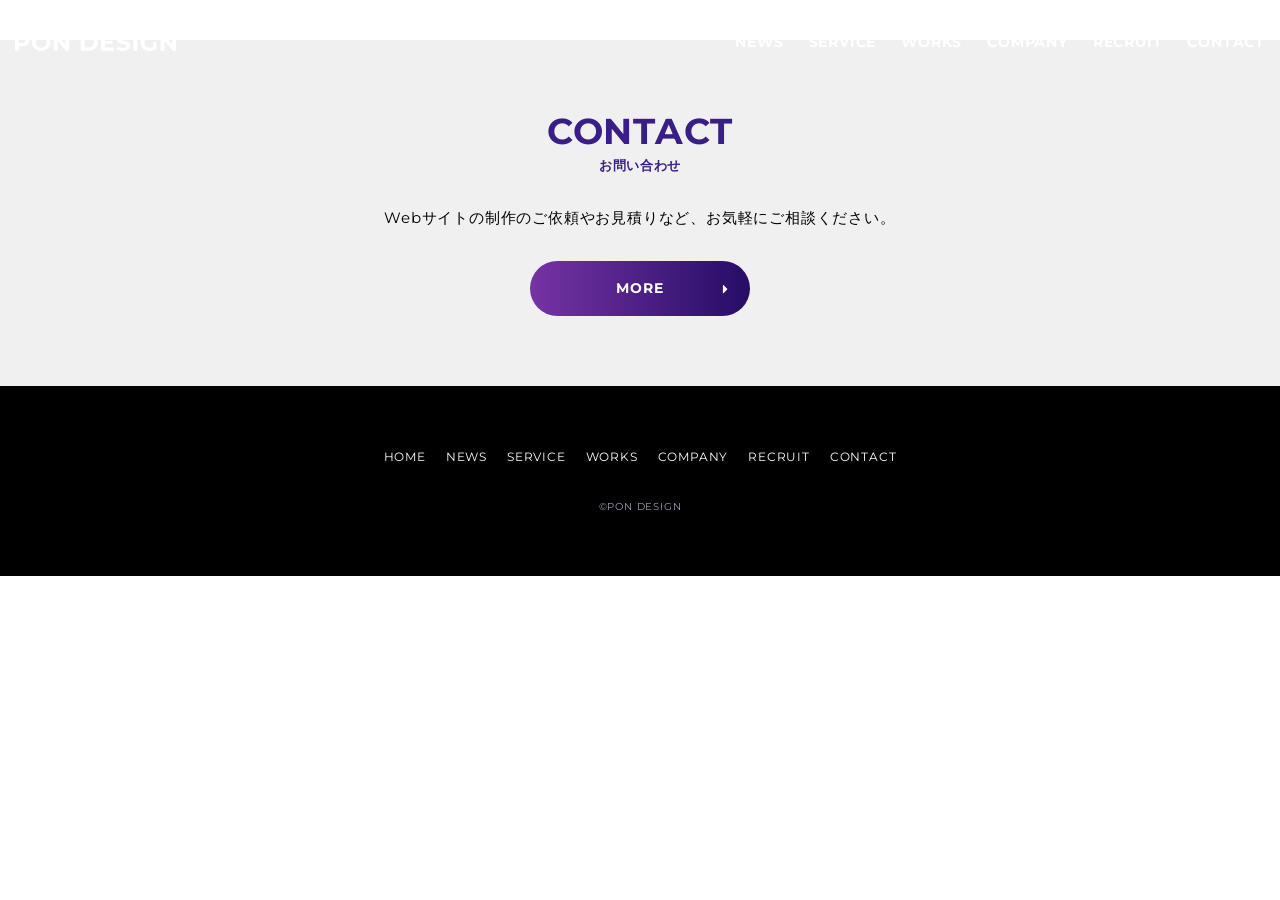
==== company.html @ d0cff269 "serviceとnews完成" ====
<!DOCTYPE html>
<html lang="ja">

<head>
    <meta charset="UTF-8">
    <meta name="viewport" content="width=device-width, initial-scale=1.0">
    <title>Document</title>
    <link rel="preconnect" href="https://fonts.googleapis.com">
    <link rel="preconnect" href="https://fonts.gstatic.com" crossorigin>
    <link href="https://fonts.googleapis.com/css2?family=Montserrat:ital,wght@0,100..900;1,100..900&display=swap"
        rel="stylesheet">
    <link rel="stylesheet" href="css/style.css">
    <link rel="stylesheet" href="https://cdn.jsdelivr.net/npm/swiper@11/swiper-bundle.min.css">
</head>

<body>
    <header class="p-header l-header">
        <div class="p-header__inner l-inner">
            <div class="p-header__content">
                <div class="p-header-logo">
                    <a class="p-header-logo__link" href="index.html">
                        <img class="p-header-logo__img c-img" src="img/icon/logo.svg" alt="pon design">
                    </a>
                </div>
                <div class="p-header__nav-wrap">
                    <nav class="p-header-nav" aria-label="グローバルナビゲーション">
                        <ul class="p-header-nav__list">
                            <li class="p-header-nav__item"><a href="news-list.html" class="p-header-nav__link">news</a>
                            </li>
                            <li class="p-header-nav__item"><a href="service-list.html"
                                    class="p-header-nav__link">service</a></li>
                            <li class="p-header-nav__item"><a href="works-list.html"
                                    class="p-header-nav__link">works</a></li>
                            <li class="p-header-nav__item"><a href="company.html" class="p-header-nav__link">company</a>
                            </li>
                            <li class="p-header-nav__item"><a href="recruit.html" class="p-header-nav__link">recruit</a>
                            </li>
                            <li class="p-header-nav__item"><a href="contact.html" class="p-header-nav__link">contact</a>
                            </li>
                        </ul>
                    </nav>
                </div>
                <button type="button" class="c-btn-menu js-btn-menu" aria-label="メニューを開く" aria-expanded="false"
                    aria-controls="global-nav">
                    <span class="c-btn-menu__line"></span>
                </button>
            </div>
        </div>
    </header>
    <main class="l-content">
        <section class="p-contact l-section--lg">
            <div class="p-contact__inner l-inner">
                <div class="p-contact__heading">
                    <h2 class="c-title-primary">
                        contact
                        <span class="c-title-primary__sub">お問い合わせ</span>
                    </h2>
                </div>
                <p class="p-contact__desc">Webサイトの制作のご依頼やお見積りなど、お気軽にご相談ください。</p>
                <div class="u-flex-center u-mt-30">
                    <a href="contact.html" class="c-btn">more</a>
                </div>
            </div>
        </section>
    </main>
    <footer class="p-footer l-footer">
        <div class="p-footer__inner l-inner">
            <nav class="p-footer-nav" aria-label="フッターナビゲーション">
                <ul class="p-footer-nav__list">
                    <li class="p-footer-nav__item"><a href="index.html" class="p-footer-nav__link">home</a></li>
                    <li class="p-footer-nav__item"><a href="news-list.html" class="p-footer-nav__link">news</a></li>
                    <li class="p-footer-nav__item"><a href="service-list.html" class="p-footer-nav__link">service</a>
                    </li>
                    <li class="p-footer-nav__item"><a href="works-list.html" class="p-footer-nav__link">works</a>
                    </li>
                    <li class="p-footer-nav__item"><a href="company.html" class="p-footer-nav__link">company</a>
                    </li>
                    <li class="p-footer-nav__item"><a href="recruit.html" class="p-footer-nav__link">recruit</a>
                    </li>
                    <li class="p-footer-nav__item"><a href="contact.html" class="p-footer-nav__link">contact</a>
                    </li>
                </ul>
            </nav>
            <small class="p-footer__copyright">&copy;pon design</small>
        </div>
    </footer>
    <button type="button" class="c-btn-top js-btn-top"></button>
    <script src="https://code.jquery.com/jquery-3.7.1.min.js"
        integrity="sha256-/JqT3SQfawRcv/BIHPThkBvs0OEvtFFmqPF/lYI/Cxo=" crossorigin="anonymous"></script>
    <script src="https://cdn.jsdelivr.net/npm/swiper@11/swiper-bundle.min.js"></script>
    <script src="js/script.js"></script>
</body>

</html>
---- css/style.css ----
@charset "UTF-8";
.p-fv__scroll::after {
  animation: scroll-line 2.5s cubic-bezier(0.25, 1, 0.5, 1) infinite;
}

@keyframes scroll-line {
  0% {
    clip-path: inset(0 0 100% 0); /* 0%：上端に縮んでいる状態 */
  }
  40% {
    clip-path: inset(0 0 0 0); /* 40%：下まで完全に伸びきった状態 */
  }
  80% {
    clip-path: inset(100% 0 0 0); /* 80%：上の端から追いかけるように消える */
  }
  100% {
    clip-path: inset(100% 0 0 0); /* 100%：次のループまでの静止時間 */
  }
}
body {
  font-family: "Montserrat", "Hiragino Kaku Gothic ProN", "ヒラギノ角ゴ ProN W3", "Helvetica Neue", Arial, sans-serif;
  font-weight: 400;
  letter-spacing: 0.05em;
  overflow-x: hidden;
  box-sizing: border-box;
}

/*! destyle.css v4.0.1 | MIT License | https://github.com/nicolas-cusan/destyle.css */
/* Reset box-model and set borders */
/* ============================================ */
*,
::before,
::after {
  box-sizing: border-box;
  border-style: solid;
  border-width: 0;
  min-width: 0;
}

/* Document */
/* ============================================ */
/**
 * 1. Correct the line height in all browsers.
 * 2. Prevent adjustments of font size after orientation changes in iOS.
 * 3. Remove gray overlay on links for iOS.
 */
html {
  line-height: 1.15; /* 1 */
  -webkit-text-size-adjust: 100%; /* 2 */
  -webkit-tap-highlight-color: transparent; /* 3*/
}

/* Sections */
/* ============================================ */
/**
 * Remove the margin in all browsers.
 */
body {
  margin: 0;
}

/**
 * Render the `main` element consistently in IE.
 */
main {
  display: block;
}

/* Vertical rhythm */
/* ============================================ */
p,
table,
blockquote,
address,
pre,
iframe,
form,
figure,
dl {
  margin: 0;
}

/* Headings */
/* ============================================ */
h1,
h2,
h3,
h4,
h5,
h6 {
  font-size: inherit;
  font-weight: inherit;
  margin: 0;
}

/* Lists (enumeration) */
/* ============================================ */
ul,
ol {
  margin: 0;
  padding: 0;
  list-style: none;
}

/* Lists (definition) */
/* ============================================ */
dt {
  font-weight: bold;
}

dd {
  margin-left: 0;
}

/* Grouping content */
/* ============================================ */
/**
 * 1. Add the correct box sizing in Firefox.
 * 2. Show the overflow in Edge and IE.
 */
hr {
  box-sizing: content-box; /* 1 */
  height: 0; /* 1 */
  overflow: visible; /* 2 */
  border-top-width: 1px;
  margin: 0;
  clear: both;
  color: inherit;
}

/**
 * 1. Correct the inheritance and scaling of font size in all browsers.
 * 2. Correct the odd `em` font sizing in all browsers.
 */
pre {
  font-family: monospace, monospace; /* 1 */
  font-size: inherit; /* 2 */
}

address {
  font-style: inherit;
}

/* Text-level semantics */
/* ============================================ */
/**
 * Remove the gray background on active links in IE 10.
 */
a {
  background-color: transparent;
  text-decoration: none;
  color: inherit;
}

/**
 * 1. Remove the bottom border in Chrome 57-
 * 2. Add the correct text decoration in Chrome, Edge, IE, Opera, and Safari.
 */
abbr[title] {
  text-decoration: underline dotted; /* 2 */
}

/**
 * Add the correct font weight in Chrome, Edge, and Safari.
 */
b,
strong {
  font-weight: bolder;
}

/**
 * 1. Correct the inheritance and scaling of font size in all browsers.
 * 2. Correct the odd `em` font sizing in all browsers.
 */
code,
kbd,
samp {
  font-family: monospace, monospace; /* 1 */
  font-size: inherit; /* 2 */
}

/**
 * Add the correct font size in all browsers.
 */
small {
  font-size: 80%;
}

/**
 * Prevent `sub` and `sup` elements from affecting the line height in
 * all browsers.
 */
sub,
sup {
  font-size: 75%;
  line-height: 0;
  position: relative;
  vertical-align: baseline;
}

sub {
  bottom: -0.25em;
}

sup {
  top: -0.5em;
}

/* Replaced content */
/* ============================================ */
/**
 * Prevent vertical alignment issues.
 */
svg,
img,
embed,
object,
iframe {
  vertical-align: bottom;
}

/* Forms */
/* ============================================ */
/**
 * Reset form fields to make them styleable.
 * 1. Make form elements stylable across systems iOS especially.
 * 2. Inherit text-transform from parent.
 */
button,
input,
optgroup,
select,
textarea {
  -webkit-appearance: none; /* 1 */
  appearance: none;
  vertical-align: middle;
  color: inherit;
  font: inherit;
  background: transparent;
  padding: 0;
  margin: 0;
  border-radius: 0;
  text-align: inherit;
  text-transform: inherit; /* 2 */
}

/**
 * Correct cursors for clickable elements.
 */
button,
[type=button],
[type=reset],
[type=submit] {
  cursor: pointer;
}

button:disabled,
[type=button]:disabled,
[type=reset]:disabled,
[type=submit]:disabled {
  cursor: default;
}

/**
 * Improve outlines for Firefox and unify style with input elements & buttons.
 */
:-moz-focusring {
  outline: auto;
}

select:disabled {
  opacity: inherit;
}

/**
 * Remove padding
 */
option {
  padding: 0;
}

/**
 * Reset to invisible
 */
fieldset {
  margin: 0;
  padding: 0;
  min-width: 0;
}

legend {
  padding: 0;
}

/**
 * Add the correct vertical alignment in Chrome, Firefox, and Opera.
 */
progress {
  vertical-align: baseline;
}

/**
 * Remove the default vertical scrollbar in IE 10+.
 */
textarea {
  overflow: auto;
}

/**
 * Correct the cursor style of increment and decrement buttons in Chrome.
 */
[type=number]::-webkit-inner-spin-button,
[type=number]::-webkit-outer-spin-button {
  height: auto;
}

/**
 * Correct the outline style in Safari.
 */
[type=search] {
  outline-offset: -2px; /* 1 */
}

/**
 * Remove the inner padding in Chrome and Safari on macOS.
 */
[type=search]::-webkit-search-decoration {
  -webkit-appearance: none;
}

/**
 * 1. Correct the inability to style clickable types in iOS and Safari.
 * 2. Fix font inheritance.
 */
::-webkit-file-upload-button {
  -webkit-appearance: button; /* 1 */
  font: inherit; /* 2 */
}

/**
 * Fix appearance for Firefox
 */
[type=number] {
  -moz-appearance: textfield;
}

/**
 * Clickable labels
 */
label[for] {
  cursor: pointer;
}

/* Interactive */
/* ============================================ */
/*
 * Add the correct display in Edge, IE 10+, and Firefox.
 */
details {
  display: block;
}

/*
 * Add the correct display in all browsers.
 */
summary {
  display: list-item;
}

/*
 * Remove outline for editable content.
 */
[contenteditable]:focus {
  outline: auto;
}

/* Tables */
/* ============================================ */
/**
1. Correct table border color inheritance in all Chrome and Safari.
*/
table {
  border-color: inherit; /* 1 */
  border-collapse: collapse;
}

caption {
  text-align: left;
}

td,
th {
  vertical-align: top;
  padding: 0;
}

th {
  text-align: left;
  font-weight: bold;
}

.l-header {
  position: fixed;
  top: 0;
  right: 0;
  left: 0;
  z-index: 10;
  padding: 0.75rem 0;
  background-color: transparent;
  transition: background-color 0.3s ease;
}
@media screen and (min-width: 1024px) {
  .l-header {
    padding: 1.875rem 0;
  }
}
.l-header.is-scrolled {
  background-color: #21054D;
}

.l-footer {
  padding: 3.75rem 0;
  background-color: #000;
}

.l-inner {
  width: min(100% - 1.875rem, 69.375rem);
  margin: 0 auto;
}
.l-inner--wide {
  width: min(100% - 1.875rem, 81.25rem);
  margin: 0 auto;
}
.l-inner--narrow {
  width: min(100% - 1.875rem, 46.875rem);
  margin: 0 auto;
}

.l-section {
  padding: 2.5rem 0;
}
@media screen and (min-width: 1024px) {
  .l-section {
    padding: 4.375rem 0;
  }
}
.l-section--lg {
  padding: 3.75rem 0;
}
@media screen and (min-width: 1024px) {
  .l-section--lg {
    padding: 4.375rem 0;
  }
}

.c-btn-menu {
  display: flex;
  position: relative;
  align-items: center;
  z-index: 999;
  cursor: pointer;
  background-color: transparent;
  width: 40px;
  height: 40px;
}
@media screen and (min-width: 1024px) {
  .c-btn-menu {
    display: none;
  }
}
.c-btn-menu__line {
  display: block;
  position: relative;
  background-clip: content-box;
  background-color: #fff;
  padding: 0 0.3125rem;
  width: 100%;
  height: 2px;
}
.c-btn-menu__line::before, .c-btn-menu__line::after {
  position: absolute;
  right: 5px;
  left: 5px;
  background-color: #fff;
  height: 2px;
  content: "";
}
.c-btn-menu__line::before {
  top: -8px;
}
.c-btn-menu__line::after {
  bottom: -8px;
}

.c-btn-menu.is-active .c-btn-menu__line {
  background-color: transparent;
}
.c-btn-menu.is-active .c-btn-menu__line::before {
  top: 0;
  transform: rotate(45deg);
}
.c-btn-menu.is-active .c-btn-menu__line::after {
  bottom: 0;
  transform: rotate(-45deg);
}

.c-btn {
  display: block;
  position: relative;
  border-radius: 50px;
  padding: 1.125rem 0;
  width: 220px;
  font-weight: 700;
  font-size: 0.875rem;
  line-height: 1.4;
  text-align: center;
  text-transform: uppercase;
  color: #fff;
  background-image: linear-gradient(to right, #7633A4, #250D65);
}
.c-btn::after {
  position: absolute;
  top: 50%;
  right: 21px;
  transform: translateY(-50%);
  background-image: url(../../../img/icon/right-arrow.svg);
  background-repeat: no-repeat;
  width: 8.41px;
  height: 20px;
  content: "";
}

.c-title-primary {
  display: flex;
  flex-direction: column;
  gap: 0.1875rem;
  margin-bottom: 1.875rem;
  color: #391E88;
  font-weight: 700;
  font-size: 1.875rem;
  line-height: 1.2;
  text-align: center;
  text-transform: uppercase;
}
@media screen and (min-width: 1024px) {
  .c-title-primary {
    font-size: 2.25rem;
    line-height: 1.2;
    letter-spacing: 0.02em;
    gap: 0.3125rem;
  }
}
.c-title-primary__sub {
  font-weight: 700;
  font-size: 0.8125rem;
  line-height: 1.2;
}

.c-img {
  width: 100%;
  height: 100%;
  object-fit: cover;
  display: block;
}

.c-btn-top {
  position: fixed;
  bottom: 0.625rem;
  right: 1.25rem;
  z-index: 1;
  width: 3.125rem;
  height: 3.125rem;
  background-color: #ffffff;
  border-radius: 50%;
  border: none;
  cursor: pointer;
  box-shadow: 0 2px 8px rgba(0, 0, 0, 0.15);
  background-image: url(../../../img/icon/solid_arrow-up_15px.svg);
  background-repeat: no-repeat;
  background-position: center;
  opacity: 0;
  visibility: hidden;
  transform: translateY(0.625rem);
  transition: opacity 0.3s, visibility 0.3s, transform 0.3s;
}
.c-btn-top.is-show {
  opacity: 1;
  visibility: visible;
  transform: translateY(0);
}
.c-btn-top:hover {
  transform: translateY(-0.1875rem);
  box-shadow: 0 4px 12px rgba(0, 0, 0, 0.2);
}

.p-fv-home {
  position: relative;
  background-image: url(../../../img/photo/hero-home-sp.jpg);
  background-size: cover;
  background-repeat: no-repeat;
  padding-left: 1.875rem;
  min-height: 100dvh;
  color: #fff;
  display: flex;
  justify-content: center;
  align-items: center;
}
@media screen and (min-width: 1024px) {
  .p-fv-home {
    background-image: url(../../../img/photo/hero-home-cp.jpg);
    padding: 0rem;
  }
}
.p-fv-home__inner {
  display: flex;
  justify-content: center;
  align-items: center;
  flex-direction: column;
}
.p-fv-home__title {
  font-weight: bold;
  font-size: 2.5rem;
  line-height: 1.1;
  text-transform: uppercase;
}
@media screen and (min-width: 1024px) {
  .p-fv-home__title {
    font-size: 4.5rem;
    line-height: 1;
  }
}
.p-fv-home__desc {
  margin-top: 1.25rem;
  margin-bottom: 1.875rem;
  font-size: 1rem;
  line-height: 1.8;
  letter-spacing: 0.1em;
}
@media screen and (min-width: 1024px) {
  .p-fv-home__desc {
    margin-bottom: 3.125rem;
    font-size: 1.5rem;
    line-height: 1.8;
  }
}
.p-fv-home .c-btn {
  border: 1px solid white;
  background-image: none;
}
.p-fv-home__scroll {
  position: absolute;
  right: 15px;
  bottom: 60px;
  font-weight: bold;
  font-size: 0.75rem;
  line-height: 1;
  letter-spacing: 0.2em;
  writing-mode: vertical-lr;
  text-transform: uppercase;
}
.p-fv-home__scroll::after {
  position: absolute;
  top: calc(100% + 15px);
  right: 5px;
  background-color: #fff;
  width: 1px;
  height: 50px;
  content: "";
}

.p-fv {
  background-image: url(../../../img/photo/hero-sp.jpg);
  background-size: cover;
  display: flex;
  justify-content: center;
  height: 11.25rem;
}
@media screen and (min-width: 1024px) {
  .p-fv {
    background-image: url(../../../img/photo/hero-sp.jpg);
    height: 15rem;
  }
}
.p-fv__title {
  color: #fff;
  font-weight: bold;
  display: flex;
  align-items: center;
  flex-direction: column;
  gap: 0.1875rem;
  padding-top: 5.15625rem;
}
@media screen and (min-width: 1024px) {
  .p-fv__title {
    gap: 0.3125rem;
  }
}
.p-fv__main-title {
  font-size: 1.875rem;
  line-height: 1.2;
  text-transform: uppercase;
}
@media screen and (min-width: 1024px) {
  .p-fv__main-title {
    font-size: 2.25rem;
    line-height: 1.2;
  }
}
.p-fv__sub-title {
  font-size: 0.8125rem;
  line-height: 1.2;
}

.p-news__inner {
  width: min(100% - 1.875rem, 53.0625rem);
}
@media screen and (min-width: 1024px) {
  .p-news__inner {
    display: flex;
    justify-content: center;
    gap: 3.125rem;
  }
}
.p-news__list {
  display: flex;
  flex-direction: column;
  gap: 1.875rem;
}
@media screen and (min-width: 1024px) {
  .p-news__list {
    gap: 0.9375rem;
  }
}
@media screen and (min-width: 1024px) {
  .p-news__link {
    display: flex;
    gap: 1.25rem;
    align-items: flex-start;
  }
}
.p-news__meta {
  display: flex;
  align-items: center;
  gap: 1.3125rem;
  margin-bottom: 0.3125rem;
}
@media screen and (min-width: 1024px) {
  .p-news__meta {
    margin-bottom: 0;
    gap: 1.25rem;
    flex-shrink: 0;
  }
}
.p-news__time {
  font-weight: 400;
  font-size: 0.875rem;
  line-height: 1.8;
}
.p-news__category {
  display: flex;
  justify-content: center;
  align-items: center;
  border-radius: 20px;
  background-color: #e8e8e8;
  width: 5rem;
  height: 1.5rem;
  color: #333333;
  font-weight: 700;
  font-size: 0.6875rem;
  line-height: 1.8;
}
@media screen and (min-width: 1024px) {
  .p-news__category {
    height: 1.625rem;
    font-size: 0.75rem;
    line-height: 1.8;
  }
}
.p-news__title {
  font-size: 0.875rem;
  line-height: 1.8;
}

.p-news-list .p-news__list {
  padding-bottom: 2.5rem;
}

.p-service__list {
  display: grid;
  grid-template-columns: repeat(1, 1fr);
  gap: 2.5rem;
}
@media screen and (min-width: 768px) {
  .p-service__list {
    gap: 1.875rem;
    grid-template-columns: repeat(2, 1fr);
  }
}
@media screen and (min-width: 1024px) {
  .p-service__list {
    grid-template-columns: repeat(3, 1fr);
  }
}
.p-service__thumb {
  aspect-ratio: 350/220;
  width: 100%;
  overflow: hidden;
}
.p-service__title {
  margin-top: 0.9375rem;
  margin-bottom: 0.625rem;
  font-weight: 700;
  font-size: 1.125rem;
  line-height: 1.2;
  text-align: center;
}
@media screen and (min-width: 1024px) {
  .p-service__title {
    font-size: 1.125rem;
    line-height: 1.2;
    margin-bottom: 0.9375rem;
  }
}
.p-service__desc {
  font-size: 0.875rem;
  line-height: 1.7857142857;
}
@media screen and (min-width: 1024px) {
  .p-service__desc {
    font-size: 0.9375rem;
    line-height: 1.8;
  }
}

.p-works {
  padding-top: 1.875rem;
  padding-bottom: 0;
}
@media screen and (min-width: 768px) {
  .p-works {
    padding-top: 3.75rem;
    padding-bottom: 2.5rem;
  }
}
.p-works__inner {
  width: min(100% - 2.5rem, 81.25rem);
}
@media screen and (min-width: 768px) {
  .p-works__inner {
    display: flex;
    justify-content: space-between;
  }
}
.p-works__content {
  position: relative;
  z-index: 1;
  background-color: #F0F0F0;
  padding-top: 7.4125rem;
  padding-bottom: 3.778125rem;
  flex-shrink: 0;
}
@media screen and (min-width: 768px) {
  .p-works__content {
    width: 60%;
    padding: 8.75rem 0;
    padding-left: 13.75rem;
    padding-right: 0.9375rem;
  }
}
@media screen and (min-width: 1024px) {
  .p-works__content {
    padding-top: 10rem;
    padding-bottom: 10rem;
  }
}
@media screen and (min-width: 1280px) {
  .p-works__content {
    padding: 13.3125rem 0;
    padding-left: 19rem;
    padding-right: 2.875rem;
  }
}
.p-works__content::before {
  position: absolute;
  top: 0;
  bottom: 0;
  left: 50%;
  transform: translateX(-50%);
  z-index: -1;
  background-color: #F0F0F0;
  width: 100vw;
  content: "";
}
@media screen and (min-width: 768px) {
  .p-works__content::before {
    content: none;
  }
}
.p-works__desc {
  font-size: 0.875rem;
  line-height: 1.8;
}
@media screen and (min-width: 1024px) {
  .p-works__desc {
    font-size: 0.9375rem;
    line-height: 1.8;
  }
}
.p-works__slider-container {
  position: relative;
  z-index: 2;
  margin-bottom: -5rem;
}
@media screen and (min-width: 768px) {
  .p-works__slider-container {
    width: 57.7%;
    margin-right: -12.6875rem;
    margin-top: 3.75rem;
  }
}
.p-works .swiper {
  padding-bottom: 0.9375rem;
}
.p-works__slider {
  position: relative;
  aspect-ratio: 750/510;
  width: 100%;
  overflow: hidden;
}
.p-works__slider .swiper-wrapper {
  aspect-ratio: 750/510;
  width: 100%;
}
.p-works__arrow {
  color: #3b1d75 !important;
}
.p-works__arrow::after {
  -webkit-text-stroke: 2.5px #3b1d75;
  font-weight: 900;
  font-size: 1.25rem !important;
}
.p-works__pagination {
  display: flex;
  right: 0 !important;
  bottom: 0 !important;
  left: auto !important;
  gap: 0.75rem;
  width: auto !important;
}
.p-works__pagination .swiper-pagination-bullet-active {
  background: #3b1d75 !important;
}
.p-works__pagination .swiper-pagination-bullet {
  margin: 0 !important;
  width: 0.5rem;
  height: 0.5rem;
}

.p-company {
  position: relative;
  background-image: url(../../../img/photo/company-bg-sp.png);
}
@media screen and (min-width: 1024px) {
  .p-company {
    padding-top: 6.25rem;
    padding-bottom: 8.125rem;
    background-image: none;
  }
}
.p-company::before {
  background-image: none;
}
@media screen and (min-width: 1024px) {
  .p-company::before {
    position: absolute;
    top: 0;
    right: 0;
    bottom: 0;
    left: 0;
    z-index: 0;
    margin: 0 auto;
    background-image: url(../../../img/photo/company-bg-cp.jpg);
    background-position: center;
    background-size: contain;
    background-repeat: no-repeat;
    width: min(100% - 1.875rem, 81.25rem);
    content: "";
  }
}
.p-company__inner {
  position: relative;
  z-index: 1;
  text-align: center;
}
.p-company__goal {
  display: inline;
  background: linear-gradient(transparent 70%, #FFF500 50%);
  -webkit-box-decoration-break: clone;
  font-weight: 700;
  font-size: 2rem;
  line-height: 1.5;
}
@media screen and (min-width: 1024px) {
  .p-company__goal {
    font-size: 2.5rem;
    line-height: 1;
  }
}
.p-company__desc {
  margin-top: 2.5rem;
  font-weight: 400;
  font-size: 0.875rem;
  line-height: 1.8;
}
@media screen and (min-width: 1024px) {
  .p-company__desc {
    font-size: 0.9375rem;
    line-height: 1.8;
  }
}

.p-recruit {
  padding-top: 1.875rem;
  padding-bottom: 0;
}
@media screen and (min-width: 1024px) {
  .p-recruit {
    padding-top: 2.5rem;
    padding-bottom: 0;
  }
}
@media screen and (min-width: 768px) {
  .p-recruit__inner {
    display: flex;
    flex-direction: row-reverse;
  }
}
.p-recruit__thumb {
  aspect-ratio: 345/200;
  overflow: hidden;
}
@media screen and (min-width: 768px) {
  .p-recruit__thumb {
    width: 60%;
  }
}
.p-recruit__content {
  background-color: #F0F0F0;
  padding: 4.375rem 0;
}
@media screen and (min-width: 768px) {
  .p-recruit__content {
    flex: 1;
  }
}
.p-recruit__desc {
  font-size: 0.875rem;
  line-height: 1.8;
  font-weight: 400;
  text-align: center;
}
@media screen and (min-width: 768px) {
  .p-recruit__desc {
    font-size: 0.9375rem;
    line-height: 1.8;
  }
}

.p-contact {
  background-color: #f0f0f0;
  margin-top: 2.5rem;
}
.p-contact__desc {
  font-size: 0.875rem;
  line-height: 1.8;
  font-weight: 400;
  text-align: center;
}
@media screen and (min-width: 1024px) {
  .p-contact__desc {
    font-size: 0.9375rem;
    line-height: 1.8;
  }
}

.p-header__inner {
  width: min(100% - 1.875rem, 86.25rem);
}
.p-header__content {
  display: flex;
  justify-content: space-between;
  align-items: center;
}
.p-header__nav-wrap {
  position: fixed;
  top: 0;
  right: 0;
  bottom: 0;
  left: 0;
  transform: translateY(-100%);
  z-index: 2;
  transition: transform 0.3s ease;
  visibility: hidden;
  pointer-events: none;
}
@media screen and (min-width: 1024px) {
  .p-header__nav-wrap {
    position: static;
    transform: translateY(0);
    visibility: visible;
    pointer-events: auto;
  }
}
.p-header__nav-wrap.is-active {
  transform: translateY(0);
  visibility: visible;
  pointer-events: auto;
}

.p-header-logo {
  width: 7.5rem;
  height: 0.81rem;
}
@media screen and (min-width: 1024px) {
  .p-header-logo {
    width: 10.0575rem;
    height: 1.08625rem;
  }
}

.p-header-nav {
  display: flex;
  justify-content: center;
  align-items: center;
  background-image: linear-gradient(135deg, #7633a4, #250d65);
  background-size: cover;
  width: 100%;
  height: 100%;
}
@media screen and (min-width: 1024px) {
  .p-header-nav {
    background-image: none;
  }
}
.p-header-nav__list {
  flex-direction: column;
  gap: 1.5625rem;
  color: #fff;
  display: flex;
  justify-content: center;
  align-items: center;
}
@media screen and (min-width: 1024px) {
  .p-header-nav__list {
    flex-direction: row;
  }
}
.p-header-nav__link {
  font-weight: 700;
  font-size: 1rem;
  line-height: 1.8;
  text-transform: uppercase;
}
@media screen and (min-width: 1024px) {
  .p-header-nav__link {
    font-size: 0.875rem;
    line-height: 1.8;
  }
}
.p-header-nav__link:hover {
  border-bottom: 2px solid #fff;
}

.p-footer__inner {
  width: min(100% - 3.75rem, 57.625rem);
}
.p-footer__copyright {
  display: block;
  text-align: center;
  font-size: 0.625rem;
  line-height: 1.8;
  color: #A798B7;
  text-transform: uppercase;
}

.p-footer-nav__list {
  display: flex;
  flex-wrap: wrap;
  gap: 10px;
  font-size: 0.75rem;
  line-height: 1;
  margin-bottom: 1.875rem;
  color: #fff;
  text-transform: uppercase;
}
@media screen and (min-width: 576px) {
  .p-footer-nav__list {
    justify-content: center;
  }
}
.p-footer-nav__link {
  display: inline-block;
  padding: 5px;
}

.p-breadcrumbs {
  background-color: #f7f7f7;
  padding-top: 0.5rem;
  padding-bottom: 0.4375rem;
}
@media screen and (min-width: 1024px) {
  .p-breadcrumbs {
    padding-top: 0.6875rem;
    padding-bottom: 0.625rem;
  }
}
.p-breadcrumbs__list {
  display: flex;
  flex-wrap: nowrap;
  align-items: center;
  gap: 0.5rem;
}
@media screen and (min-width: 768px) {
  .p-breadcrumbs__list {
    row-gap: 0.3125rem;
  }
}
.p-breadcrumbs__item {
  height: 1.25rem;
  display: flex;
  align-items: center;
  flex-shrink: 0;
}
@media screen and (min-width: 768px) {
  .p-breadcrumbs__item {
    height: auto;
  }
}
.p-breadcrumbs__item:last-child {
  overflow: hidden;
  white-space: nowrap;
  text-overflow: ellipsis;
  min-width: 0;
  flex-shrink: 1;
}
.p-breadcrumbs__item {
  display: inline-block;
  font-size: 0.6875rem;
  line-height: 1.8;
  text-transform: uppercase;
}
@media screen and (min-width: 768px) {
  .p-breadcrumbs__item {
    font-size: 0.75rem;
    line-height: 1.8;
  }
}
.p-breadcrumbs__item:not(:last-child)::after {
  content: ">";
  display: inline-block;
  height: 100%;
  background-repeat: no-repeat;
  background-position: center;
  vertical-align: middle;
  margin-left: 0.375rem;
}

.p-pager {
  display: flex;
  justify-content: center;
}
.p-pager__list {
  display: flex;
  align-items: center;
  gap: 0.625rem;
}
.p-pager__number {
  display: flex;
  justify-content: center;
  align-items: center;
  width: 2.8125rem;
  height: 2.8125rem;
  border-radius: 50%;
  font-size: 1.25rem;
  font-weight: 700;
  background: linear-gradient(to right, #7633A4, #250d65);
  color: #ffffff;
  transition: background-color 0.3s ease, opacity 0.3s ease;
}
.p-pager__number:not(.is-current):hover {
  opacity: 0.8;
  background-color: #4c2893;
}
.p-pager__number.is-current {
  background: #f1ebf8;
  color: #333;
  cursor: default;
}

.p-share {
  margin-bottom: 2.5rem;
}
.p-share__list {
  display: flex;
  flex-wrap: wrap;
  gap: 0.75rem;
  list-style: none;
}
.p-share__link {
  display: flex;
  justify-content: center;
  align-items: center;
  gap: 0.3125rem;
  height: 2.5rem;
  padding: 0 1rem;
  border-radius: 0.375rem;
  color: #ffffff;
  font-size: 0.875rem;
  font-weight: 700;
  text-decoration: none;
  transition: opacity 0.3s;
}
.p-share__link:hover {
  opacity: 0.8;
}
.p-share__link {
  /* 各SNSのブランドカラーを適用 */
}
.p-share__link--facebook {
  background-color: #0866FF;
  /* Facebookブルー */
}
.p-share__link--x {
  background-color: #000;
  /* Xの黒 */
}
.p-share__link--hatena {
  background-color: #00a4de;
  /* はてブライトブルー */
}
.p-share__link--line {
  background-color: #06c755;
  /* LINEグリーン */
}
.p-share__text--line {
  text-transform: uppercase;
}
.p-share__icon {
  height: auto;
}
.p-share__icon--facebook {
  width: 1.25rem;
  color: #fff;
}
.p-share__icon--line {
  color: #fff;
  width: 1.375rem;
}
.p-share__icon--x {
  width: 1.125rem;
}
.p-share__icon--like {
  width: 1.125rem;
}
.p-share__icon--hatena {
  width: 1.5rem;
}

.p-post__inner {
  width: min(100% - 1.875rem, 45rem);
}
.p-post__title {
  font-size: 1.375rem;
  line-height: 1.5;
  margin-bottom: 0.625rem;
}
@media screen and (min-width: 1024px) {
  .p-post__title {
    font-size: 2rem;
    line-height: 1.5;
  }
}
.p-post__meta {
  display: flex;
  align-items: center;
  gap: 0.625rem;
  margin-bottom: 1.25rem;
}
@media screen and (min-width: 1024px) {
  .p-post__meta {
    margin-bottom: 0;
    gap: 1.25rem;
    flex-shrink: 0;
  }
}
.p-post__time {
  font-size: 0.625rem;
  line-height: 1.8;
}
.p-post__category {
  display: flex;
  justify-content: center;
  align-items: center;
  border-radius: 20px;
  background-color: #e8e8e8;
  width: 5rem;
  height: 1.5rem;
  color: #333333;
  font-weight: 700;
  font-size: 0.6875rem;
  line-height: 1.8;
}
@media screen and (min-width: 1024px) {
  .p-post__category {
    height: 1.625rem;
    font-size: 0.75rem;
    line-height: 1.8;
  }
}
.p-post__thumb {
  aspect-ratio: 345/184;
  width: 100%;
  overflow: hidden;
  margin-bottom: 1.875rem;
}
.p-post__body p {
  font-size: 0.9375rem;
  line-height: 1.8;
  margin-bottom: 2.5rem;
}
@media screen and (min-width: 1024px) {
  .p-post__body p {
    font-size: 1rem;
    line-height: 1.8;
  }
}
.p-post__body p:first-of-type {
  margin-bottom: 3.75rem;
}
.p-post__body p:has(+ p) {
  margin-bottom: 1.875rem;
}
.p-post__body h2 {
  font-size: 1.125rem;
  line-height: 1.6;
  letter-spacing: 0.018em;
  position: relative;
  padding-left: 1.25rem;
  margin-bottom: 1.25rem;
}
@media screen and (min-width: 1024px) {
  .p-post__body h2 {
    font-stretch: 1.5rem;
    line-height: 1.6;
  }
}
.p-post__body h2::before {
  content: "";
  position: absolute;
  inset-block: 0;
  left: 0;
  width: 0.3125rem;
  border-radius: 0.3125rem;
  background-color: #391E88;
}
.p-post__body h3 {
  font-size: 1.0625rem;
  line-height: 1.8;
  letter-spacing: 0.018em;
  margin-bottom: 1.25rem;
}
@media screen and (min-width: 1024px) {
  .p-post__body h3 {
    font-stretch: 0.9375rem;
    line-height: 1.8;
  }
}
.p-post__back-link {
  display: flex;
  justify-content: center;
  color: #391E88;
  font-size: 0.875rem;
  line-height: 1.8;
}
@media screen and (min-width: 1024px) {
  .p-post__back-link {
    font-size: 0.9375rem;
    line-height: 1.9285714286;
  }
}

.p-post-nav {
  color: #391E88;
  position: relative;
  margin-bottom: 1.25rem;
}
.p-post-nav::before, .p-post-nav::after {
  content: "";
  position: absolute;
  background-color: #391E88;
  height: 0.0625rem;
  width: 100%;
}
.p-post-nav__list {
  display: flex;
  align-items: center;
}
.p-post-nav__item {
  width: 50%;
  font-size: 0.875rem;
  line-height: 1.8;
  padding: 1.5625rem 1.25rem;
}
.p-post-nav__item:nth-child(1) {
  position: relative;
}
.p-post-nav__item:nth-child(1)::before {
  content: "";
  position: absolute;
  background-color: #391E88;
  right: 0;
  bottom: 1.25rem;
  top: 1.25rem;
  width: 0.0625rem;
}

.p-service-list__list {
  display: flex;
  flex-direction: column;
  gap: 2.5rem;
}
@media screen and (min-width: 768px) {
  .p-service-list__list {
    gap: re(60);
  }
}
@media screen and (min-width: 768px) {
  .p-service-list__item {
    display: flex;
    gap: 3.125rem;
  }
}
.p-service-list__thumb {
  aspect-ratio: 345/216;
  overflow: hidden;
  margin-bottom: 1.25rem;
  flex-shrink: 0;
}
@media screen and (min-width: 768px) {
  .p-service-list__thumb {
    width: 40%;
    margin-bottom: 0;
  }
}
.p-service-list__title {
  font-size: 1.125rem;
  line-height: 1.2;
  margin-bottom: 0.9375rem;
}
@media screen and (min-width: 1024px) {
  .p-service-list__title {
    font-size: 1.5rem;
    line-height: 1.8;
    margin-bottom: 1.25rem;
  }
}
.p-service-list__desc {
  font-size: 0.875rem;
  line-height: 1.8;
}
@media screen and (min-width: 1024px) {
  .p-service-list__desc {
    font-size: 0.9375rem;
    line-height: 1.8;
  }
}

.u-flex-center {
  display: flex !important;
  justify-content: center !important;
}

.u-mt-30 {
  margin-top: 1.875rem !important;
}

.u-text-center {
  text-align: center;
}

.u-sp-only {
  display: block !important;
}
@media screen and (min-width: 768px) {
  .u-sp-only {
    display: none !important;
  }
}/*# sourceMappingURL=style.css.map */
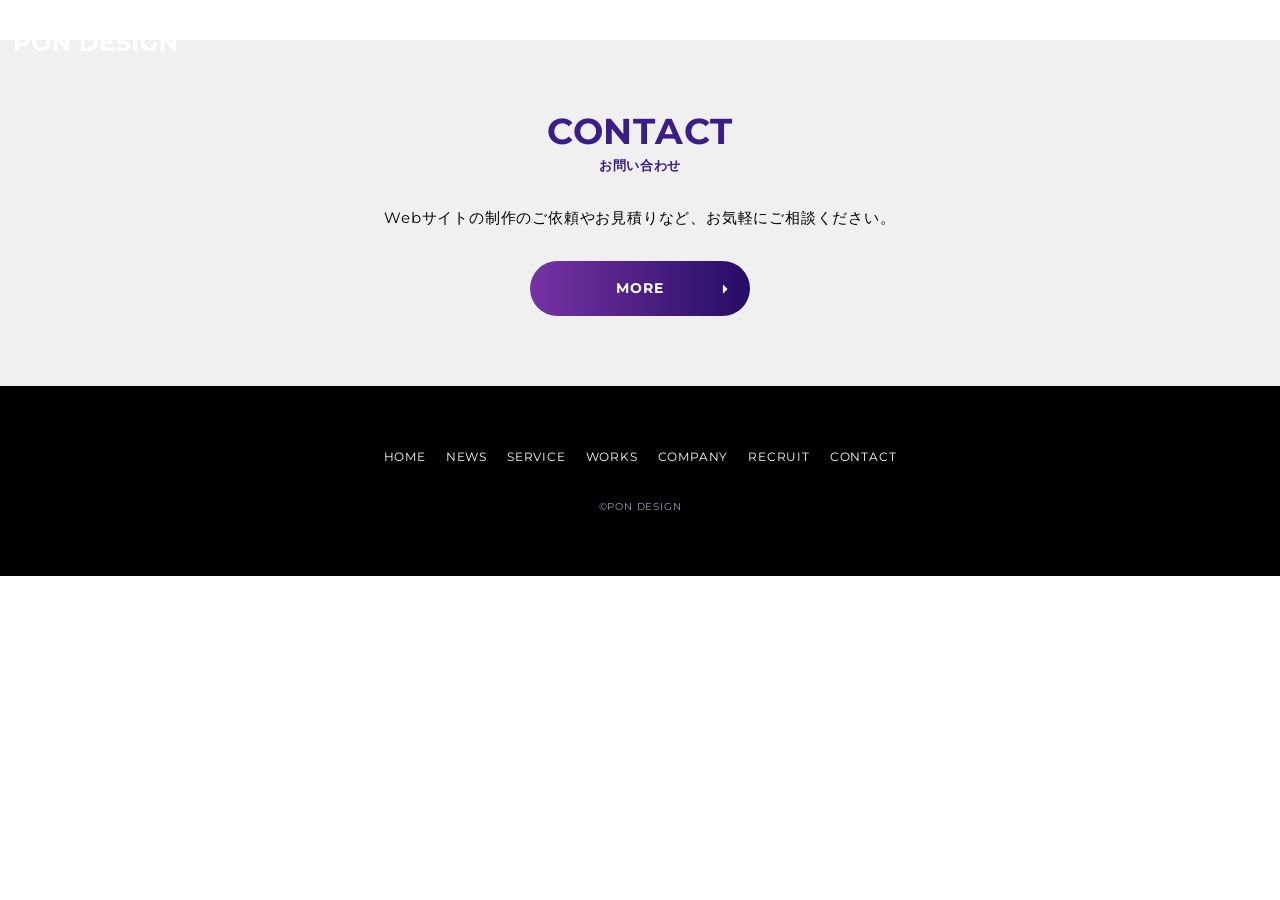
==== commit 347bd621: "“jsによるハンバーガーメニューのアクセシビリティの強化”" ====
--- a/company.html
+++ b/company.html
@@ -22,8 +22,8 @@
                         <img class="p-header-logo__img c-img" src="img/icon/logo.svg" alt="pon design">
                     </a>
                 </div>
-                <div class="p-header__nav-wrap">
-                    <nav class="p-header-nav" aria-label="グローバルナビゲーション">
+                <div class="p-header__nav-wrap" hidden>
+                    <nav id="global-nav" class="p-header-nav" aria-label="グローバルナビゲーション">
                         <ul class="p-header-nav__list">
                             <li class="p-header-nav__item"><a href="news-list.html" class="p-header-nav__link">news</a>
                             </li>
@@ -57,7 +57,7 @@
                     </h2>
                 </div>
                 <p class="p-contact__desc">Webサイトの制作のご依頼やお見積りなど、お気軽にご相談ください。</p>
-                <div class="u-flex-center u-mt-30">
+                <div class=" u-mt-30">
                     <a href="contact.html" class="c-btn">more</a>
                 </div>
             </div>
@@ -84,7 +84,8 @@
             <small class="p-footer__copyright">&copy;pon design</small>
         </div>
     </footer>
-    <button type="button" class="c-btn-top js-btn-top"></button>
+    <button type="button" class="c-btn-top js-btn-top" aria-label="ページトップへ戻る">
+    </button>
     <script src="https://code.jquery.com/jquery-3.7.1.min.js"
         integrity="sha256-/JqT3SQfawRcv/BIHPThkBvs0OEvtFFmqPF/lYI/Cxo=" crossorigin="anonymous"></script>
     <script src="https://cdn.jsdelivr.net/npm/swiper@11/swiper-bundle.min.js"></script>
--- a/css/style.css
+++ b/css/style.css
@@ -506,6 +506,7 @@
 
 .c-btn {
   display: block;
+  margin: 0 auto;
   position: relative;
   border-radius: 50px;
   padding: 1.125rem 0;
@@ -1100,8 +1101,6 @@
   transform: translateY(-100%);
   z-index: 2;
   transition: transform 0.3s ease;
-  visibility: hidden;
-  pointer-events: none;
 }
 @media screen and (min-width: 1024px) {
   .p-header__nav-wrap {
@@ -1110,6 +1109,11 @@
     visibility: visible;
     pointer-events: auto;
   }
+}
+.p-header__nav-wrap[hidden] {
+  display: block;
+  visibility: hidden;
+  pointer-events: none;
 }
 .p-header__nav-wrap.is-active {
   transform: translateY(0);
@@ -1575,11 +1579,6 @@
   }
 }
 
-.u-flex-center {
-  display: flex !important;
-  justify-content: center !important;
-}
-
 .u-mt-30 {
   margin-top: 1.875rem !important;
 }
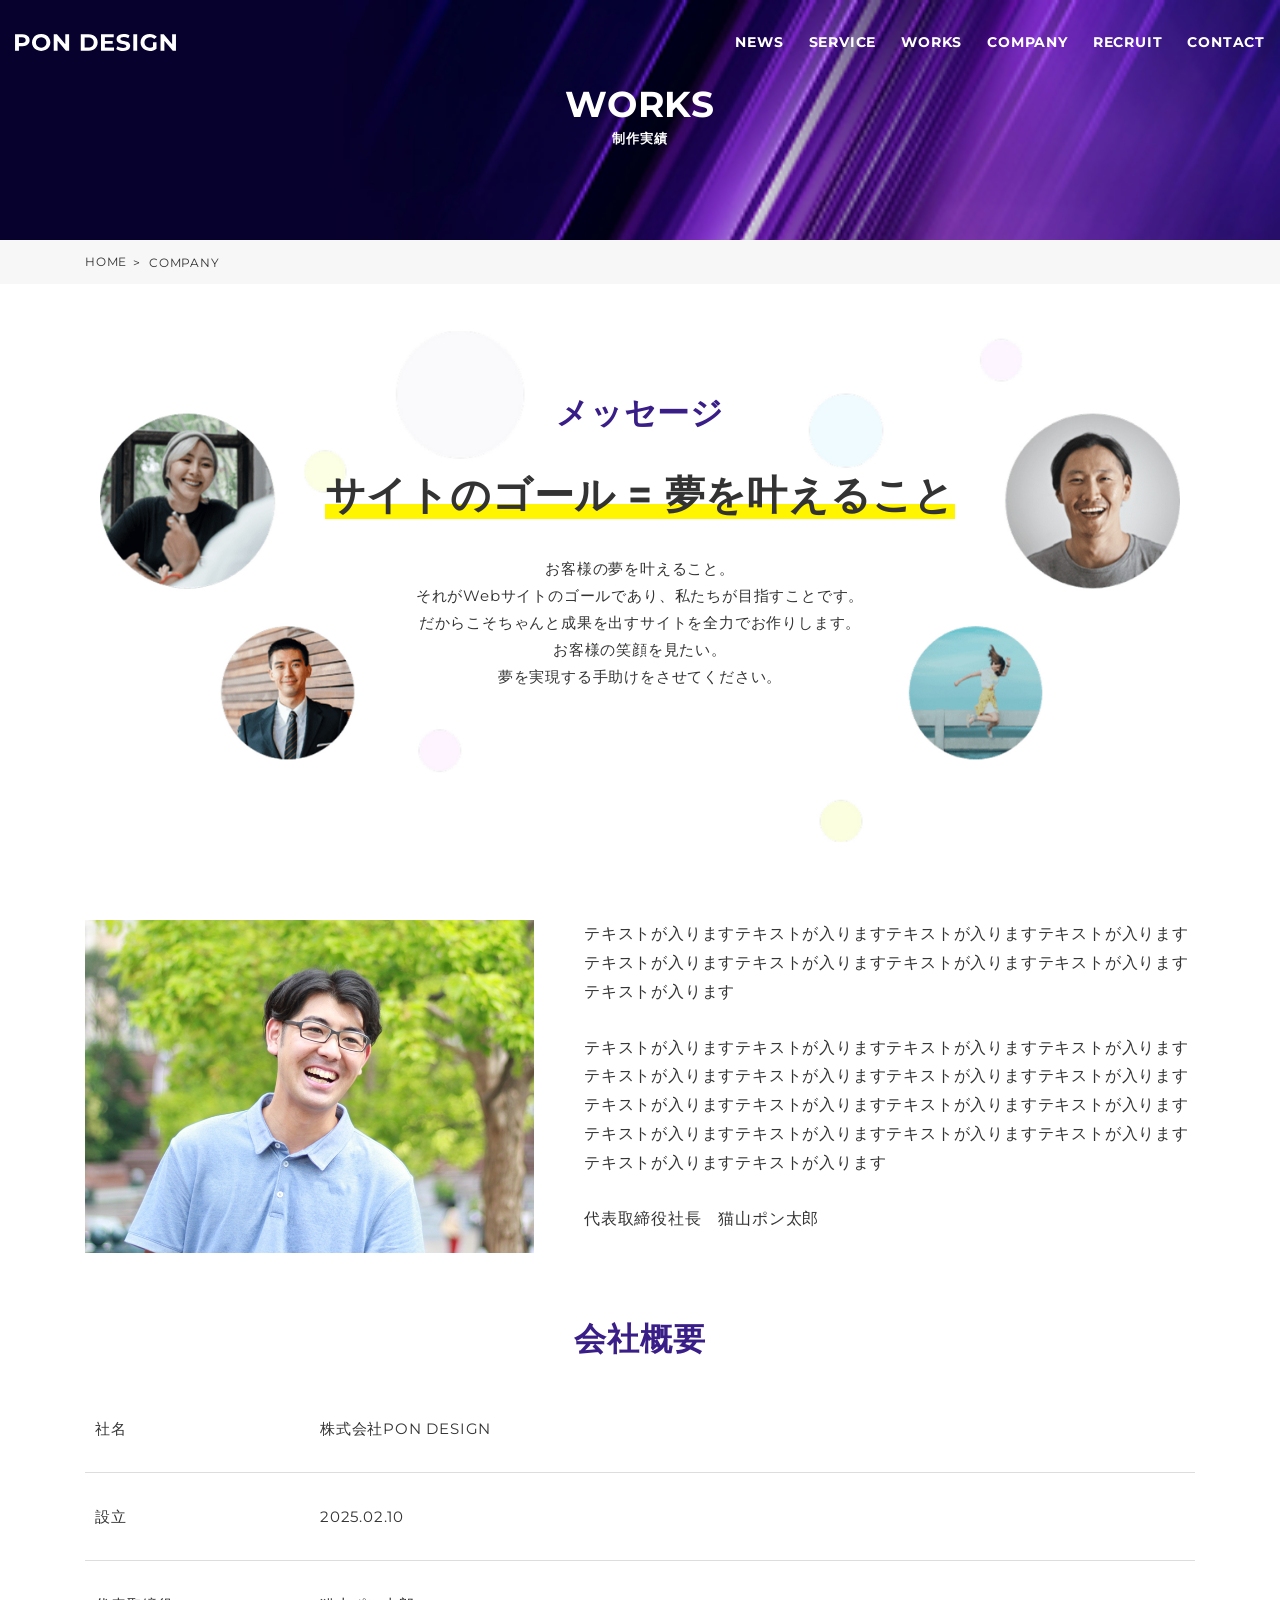
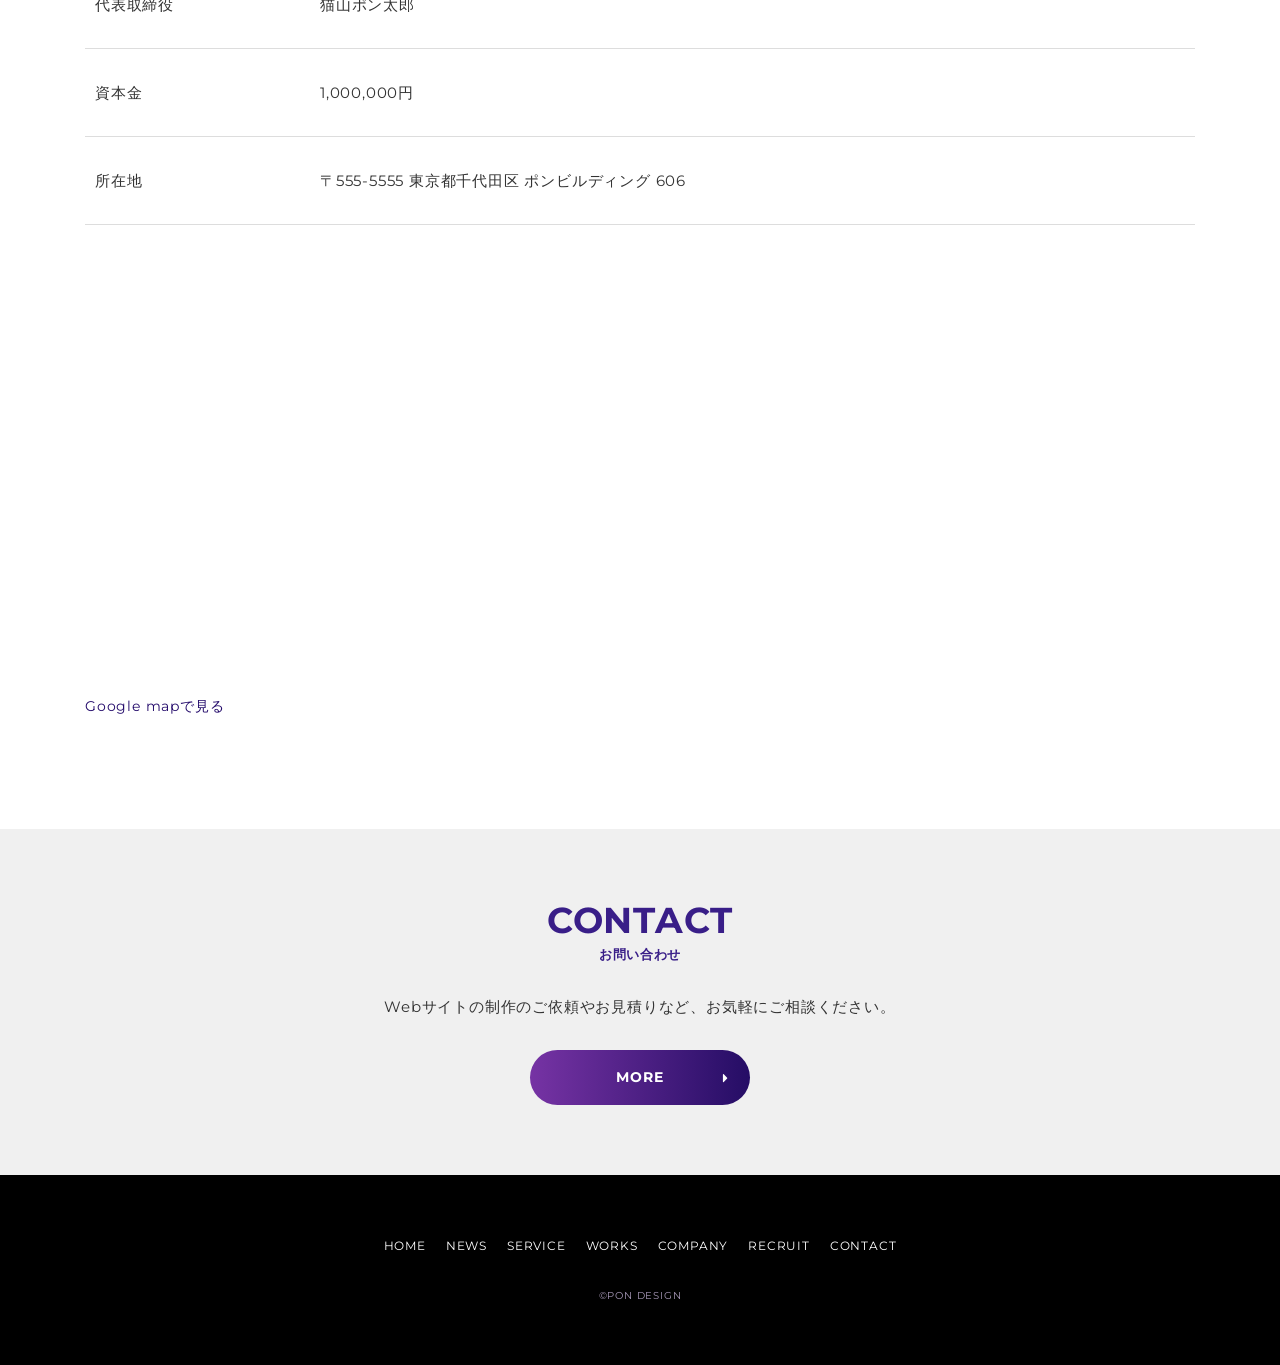
==== commit fb1dfca0: "“contact、company、recruitページの完成”" ====
--- a/company.html
+++ b/company.html
@@ -4,7 +4,8 @@
 <head>
     <meta charset="UTF-8">
     <meta name="viewport" content="width=device-width, initial-scale=1.0">
-    <title>Document</title>
+    <title>Pon Design</title>
+    <meta name="description" content="ホームページ制作・LP制作を行うWEB制作会社です。洗練されたデザインと丁寧なコーディングで、集客や認知拡大など御社のビジネス課題を解決します。Webマーケティング戦略の立案から運用まで一気通貫でサポートいたします。">
     <link rel="preconnect" href="https://fonts.googleapis.com">
     <link rel="preconnect" href="https://fonts.gstatic.com" crossorigin>
     <link href="https://fonts.googleapis.com/css2?family=Montserrat:ital,wght@0,100..900;1,100..900&display=swap"
@@ -22,7 +23,7 @@
                         <img class="p-header-logo__img c-img" src="img/icon/logo.svg" alt="pon design">
                     </a>
                 </div>
-                <div class="p-header__nav-wrap" hidden>
+                <div class="p-header__nav-wrap">
                     <nav id="global-nav" class="p-header-nav" aria-label="グローバルナビゲーション">
                         <ul class="p-header-nav__list">
                             <li class="p-header-nav__item"><a href="news-list.html" class="p-header-nav__link">news</a>
@@ -48,15 +49,96 @@
         </div>
     </header>
     <main class="l-content">
-        <section class="p-contact l-section--lg">
-            <div class="p-contact__inner l-inner">
-                <div class="p-contact__heading">
+        <section class="p-fv">
+            <div class="p-fv__title">
+                <h1 class="p-fv__main-title">works</h1>
+                <span class="p-fv__sub-title">制作実績</span>
+            </div>
+        </section>
+        <nav class="p-breadcrumbs" aria-label="パンくずリスト">
+            <div class="l-inner">
+                <div class="p-breadcrumbs__inner">
+                    <ul class="p-breadcrumbs__list">
+                        <li class="p-breadcrumbs__item"><a href="index.html" class="p-breadcrumbs__link">home</a></li>
+                        <li class="p-breadcrumbs__item" aria-current="page">company</li>
+                    </ul>
+                </div>
+            </div>
+        </nav>
+        <section class="p-message l-section--lg">
+            <div class="p-message__inner l-inner">
+                <div class="p-message__concept u-mb-30">
+                    <h2 class="p-message__heading">メッセージ</h2>
+                    <p class="p-message__goal">サイトのゴール =<br class="u-sp-only"> 夢を叶えること</p>
+                    <p class="p-message__desc">
+                        お客様の夢を叶えること。<br>それがWebサイトのゴールであり、<br class="u-sp-only">私たちが目指すことです。<br>だからこそちゃんと成果を出すサイトを<br
+                            class="u-sp-only">全力でお作りします。<br>お客様の笑顔を見たい。<br>夢を実現する手助けをさせてください。
+                    </p>
+                </div>
+                <div class="p-message__ceo">
+                    <div class="p-message__ceo-img">
+                        <img src="img/photo/CEO.jpg" alt="代表取締役社長 猫山ポン太郎の近影" class="c-img" width="890" width="660"
+                            decoding="async">
+                    </div>
+                    <div class="p-message__ceo-desc">
+                        <p class="p-message__p">
+                            テキストが入りますテキストが入りますテキストが入りますテキストが入りますテキストが入りますテキストが入りますテキストが入りますテキストが入りますテキストが入ります</p>
+                        <p class="p-message__p">
+                            テキストが入りますテキストが入りますテキストが入りますテキストが入りますテキストが入りますテキストが入りますテキストが入りますテキストが入りますテキストが入りますテキストが入りますテキストが入りますテキストが入りますテキストが入りますテキストが入りますテキストが入りますテキストが入りますテキストが入りますテキストが入ります
+                        </p>
+                        <p class="p-message__name">代表取締役社長　猫山ポン太郎</p>
+                    </div>
+                </div>
+            </div>
+        </section>
+        <section class="p-about l-section">
+            <div class="p-about__inner l-inner">
+                <h2 class="p-about__heading">会社概要</h2>
+                <dl class="p-about__list">
+                    <div class="p-about__row">
+                        <dt class="p-about__term">社名</dt>
+                        <dd class="p-about__desc">株式会社PON DESIGN</dd>
+                    </div>
+
+                    <div class="p-about__row">
+                        <dt class="p-about__term">設立</dt>
+                        <dd class="p-about__desc">2025.02.10</dd>
+                    </div>
+
+                    <div class="p-about__row">
+                        <dt class="p-about__term">代表取締役</dt>
+                        <dd class="p-about__desc">猫山ポン太郎</dd>
+                    </div>
+
+                    <div class="p-about__row">
+                        <dt class="p-about__term">資本金</dt>
+                        <dd class="p-about__desc">1,000,000円</dd>
+                    </div>
+
+                    <div class="p-about__row">
+                        <dt class="p-about__term">所在地</dt>
+                        <dd class="p-about__desc">〒555-5555 東京都千代田区 ポンビルディング 606</dd>
+                    </div>
+                </dl>
+                <div class="p-about__map">
+                    <iframe
+                        src="https://www.google.com/maps/embed?pb=!1m18!1m12!1m3!1d25927.30867259536!2d139.71426475034525!3d35.67912975587722!2m3!1f0!2f0!3f0!3m2!1i1024!2i768!4f13.1!3m3!1m2!1s0x6018f2ceaf77e009%3A0x95931fdff1b7bc7e!2z44Od44Oz44OH44K244Kk44Oz44Kq44OV44Kj44K5!5e0!3m2!1sja!2sjp!4v1780110434087!5m2!1sja!2sjp"
+                        width="600" height="450" style="border:0;" allowfullscreen="" loading="lazy"
+                        referrerpolicy="no-referrer-when-downgrade" class="c-img"></iframe>
+                </div>
+                <a href="https://maps.google.com/?q=〒555-5555 東京都千代田区 ポンビルディング 606" class="p-about__map-link">Google
+                    mapで見る</a>
+            </div>
+        </section>
+        <section class="p-footer-contact l-section--lg">
+            <div class="p-footer-contact__inner l-inner">
+                <div class="p-footer-contact__heading">
                     <h2 class="c-title-primary">
                         contact
                         <span class="c-title-primary__sub">お問い合わせ</span>
                     </h2>
                 </div>
-                <p class="p-contact__desc">Webサイトの制作のご依頼やお見積りなど、お気軽にご相談ください。</p>
+                <p class="p-footer-contact__desc">Webサイトの制作のご依頼やお見積りなど、お気軽にご相談ください。</p>
                 <div class=" u-mt-30">
                     <a href="contact.html" class="c-btn">more</a>
                 </div>
--- a/css/style.css
+++ b/css/style.css
@@ -23,6 +23,11 @@
   letter-spacing: 0.05em;
   overflow-x: hidden;
   box-sizing: border-box;
+  color: #333;
+}
+
+body.is-menu-open {
+  overflow: hidden;
 }
 
 /*! destyle.css v4.0.1 | MIT License | https://github.com/nicolas-cusan/destyle.css */
@@ -594,6 +599,12 @@
   box-shadow: 0 4px 12px rgba(0, 0, 0, 0.2);
 }
 
+.c-video {
+  width: 100%;
+  height: 100%;
+  object-fit: cover;
+}
+
 .p-fv-home {
   position: relative;
   background-image: url(../../../img/photo/hero-home-sp.jpg);
@@ -957,28 +968,32 @@
   height: 0.5rem;
 }
 
-.p-company {
+@media screen and (min-width: 1024px) {
+  .p-message {
+    padding: 0;
+  }
+}
+.p-message__concept {
   position: relative;
   background-image: url(../../../img/photo/company-bg-sp.png);
-}
-@media screen and (min-width: 1024px) {
-  .p-company {
+  text-align: center;
+  isolation: isolate;
+}
+@media screen and (min-width: 1024px) {
+  .p-message__concept {
+    background-image: none;
     padding-top: 6.25rem;
     padding-bottom: 8.125rem;
-    background-image: none;
-  }
-}
-.p-company::before {
+  }
+}
+.p-message__concept::before {
   background-image: none;
 }
 @media screen and (min-width: 1024px) {
-  .p-company::before {
+  .p-message__concept::before {
     position: absolute;
-    top: 0;
-    right: 0;
-    bottom: 0;
-    left: 0;
-    z-index: 0;
+    z-index: -1;
+    inset: 0;
     margin: 0 auto;
     background-image: url(../../../img/photo/company-bg-cp.jpg);
     background-position: center;
@@ -988,12 +1003,24 @@
     content: "";
   }
 }
-.p-company__inner {
+.p-message__inner {
   position: relative;
   z-index: 1;
-  text-align: center;
-}
-.p-company__goal {
+}
+.p-message__heading {
+  margin-bottom: 2.125rem;
+  color: #391E88;
+  font-size: 1.5rem;
+  line-height: 1;
+  font-weight: bold;
+}
+@media screen and (min-width: 1024px) {
+  .p-message__heading {
+    font-size: 2rem;
+    line-height: 1.8;
+  }
+}
+.p-message__goal {
   display: inline;
   background: linear-gradient(transparent 70%, #FFF500 50%);
   -webkit-box-decoration-break: clone;
@@ -1002,22 +1029,52 @@
   line-height: 1.5;
 }
 @media screen and (min-width: 1024px) {
-  .p-company__goal {
+  .p-message__goal {
     font-size: 2.5rem;
     line-height: 1;
   }
 }
-.p-company__desc {
+.p-message__desc {
   margin-top: 2.5rem;
   font-weight: 400;
   font-size: 0.875rem;
   line-height: 1.8;
 }
 @media screen and (min-width: 1024px) {
-  .p-company__desc {
+  .p-message__desc {
     font-size: 0.9375rem;
     line-height: 1.8;
-  }
+    padding-bottom: 4.375rem;
+  }
+}
+.p-message__ceo {
+  display: flex;
+  flex-direction: column;
+  gap: 1.25rem;
+}
+@media screen and (min-width: 768px) {
+  .p-message__ceo {
+    flex-direction: row;
+    gap: 3.125rem;
+  }
+}
+.p-message__ceo-img {
+  aspect-ratio: 445/330;
+  width: 100%;
+  overflow: hidden;
+}
+@media screen and (min-width: 768px) {
+  .p-message__ceo-img {
+    flex-shrink: 0;
+    width: 40.4545454545%;
+  }
+}
+.p-message__p, .p-message__name {
+  font-stretch: 0.875rem;
+  line-height: 1.8;
+}
+.p-message__p {
+  margin-bottom: 1.6875rem;
 }
 
 .p-recruit {
@@ -1067,21 +1124,130 @@
   }
 }
 
-.p-contact {
-  background-color: #f0f0f0;
-  margin-top: 2.5rem;
+@media screen and (min-width: 1024px) {
+  .p-contact {
+    padding-bottom: 6.875rem;
+  }
 }
 .p-contact__desc {
+  text-align: center;
+  font-size: 0.9375rem;
+  line-height: 1.8;
+  margin-bottom: 1.875rem;
+}
+@media screen and (min-width: 1024px) {
+  .p-contact__desc {
+    margin-bottom: 2.5rem;
+  }
+}
+.p-contact__form {
+  background-color: #F7F7F7;
+  padding: 1.875rem;
+}
+@media screen and (min-width: 1024px) {
+  .p-contact__form {
+    padding-block: 5.625rem;
+    padding-left: 5.625rem;
+    padding-right: 3.75rem;
+  }
+}
+.p-contact__form {
+  display: flex;
+  flex-direction: column;
+  gap: 2.125rem;
+}
+@media screen and (min-width: 1024px) {
+  .p-contact__form {
+    gap: 1.875rem;
+  }
+}
+.p-contact__field {
+  display: flex;
+  flex-direction: column;
+  gap: 0.3125rem;
+}
+.p-contact__label {
+  display: flex;
+  align-items: center;
+  gap: 0.625rem;
+  font-size: 0.9375rem;
+  font-weight: 700;
+  line-height: 1.8;
+}
+.p-contact__required {
+  font-size: 0.75rem;
+  line-height: 1.2;
+  color: #6f42c1;
+  flex-shrink: 0;
+}
+.p-contact__note {
+  font-size: 0.75rem;
+  line-height: 1.2;
+  color: #666;
+}
+.p-contact__radio-group {
+  display: flex;
+  flex-direction: column;
+  gap: 0.3125rem;
+}
+@media screen and (min-width: 1024px) {
+  .p-contact__radio-group {
+    flex-wrap: wrap;
+    flex-direction: row;
+    row-gap: 0.5625rem;
+    column-gap: 2.1875rem;
+  }
+}
+.p-contact__radio {
+  display: flex;
+  align-items: center;
+  gap: 0.3125rem;
   font-size: 0.875rem;
   line-height: 1.8;
-  font-weight: 400;
+}
+@media screen and (min-width: 1024px) {
+  .p-contact__radio {
+    font-size: 0.9375rem;
+    line-height: 1.2;
+  }
+}
+.p-contact__radio input {
+  background-color: #ffffff;
+  border: 1px solid #aaa;
+  width: 0.8125rem;
+  height: 0.8125rem;
+  border-radius: 50%;
+}
+.p-contact__input, .p-contact__select {
+  width: 100%;
+  max-width: 18.75rem;
+  min-height: 2.6875rem;
+  padding-inline: 0.75rem;
+  border: 1px solid #aaa;
+  background-color: #ffffff;
+  font-size: 1rem;
+  line-height: 1.5;
+  border-radius: 5px;
+}
+.p-contact__textarea {
+  width: 100%;
+  min-height: 12.5rem;
+  padding: 0.5rem;
+  border: 1px solid #aaa;
+  resize: vertical;
+  background-color: #ffffff;
+  font-size: 0.9375rem;
+  line-height: 1.8;
+  border-radius: 5px;
+}
+.p-contact__textarea::placeholder {
+  font-weight: bold;
+  font-size: 0.9375rem;
+  line-height: 1.8;
+  color: #757575;
+}
+.p-contact__submit {
   text-align: center;
-}
-@media screen and (min-width: 1024px) {
-  .p-contact__desc {
-    font-size: 0.9375rem;
-    line-height: 1.8;
-  }
 }
 
 .p-header__inner {
@@ -1094,26 +1260,21 @@
 }
 .p-header__nav-wrap {
   position: fixed;
-  top: 0;
-  right: 0;
-  bottom: 0;
-  left: 0;
+  inset: 0;
   transform: translateY(-100%);
   z-index: 2;
   transition: transform 0.3s ease;
+  visibility: hidden;
+  pointer-events: none;
 }
 @media screen and (min-width: 1024px) {
   .p-header__nav-wrap {
     position: static;
     transform: translateY(0);
-    visibility: visible;
+    display: block !important;
+    visibility: visible !important;
     pointer-events: auto;
   }
-}
-.p-header__nav-wrap[hidden] {
-  display: block;
-  visibility: hidden;
-  pointer-events: none;
 }
 .p-header__nav-wrap.is-active {
   transform: translateY(0);
@@ -1579,10 +1740,269 @@
   }
 }
 
+.p-works-list__list {
+  display: grid;
+  grid-template-columns: 1fr;
+  gap: 1.875rem;
+}
+@media screen and (min-width: 768px) {
+  .p-works-list__list {
+    grid-template-columns: 1fr 1fr;
+  }
+}
+@media screen and (min-width: 1024px) {
+  .p-works-list__list {
+    grid-template-columns: 1fr 1fr 1fr;
+  }
+}
+.p-works-list__thumb {
+  margin-bottom: 0.9375rem;
+}
+.p-works-list__title {
+  font-size: 1rem;
+  line-height: 1.8;
+  text-align: center;
+}
+
+.p-about__heading {
+  margin-bottom: 3.125rem;
+  color: #391E88;
+  font-size: 1.5rem;
+  line-height: 1;
+  font-weight: bold;
+  text-align: center;
+}
+@media screen and (min-width: 1024px) {
+  .p-about__heading {
+    margin-bottom: 1.875rem;
+    font-size: 2rem;
+  }
+}
+.p-about__list {
+  padding-bottom: 2.5rem;
+}
+@media screen and (min-width: 1024px) {
+  .p-about__list {
+    padding-bottom: 3.75rem;
+  }
+}
+.p-about__row {
+  display: grid;
+  grid-template-columns: 1fr;
+  gap: 0.3125rem;
+  padding-bottom: 1.25rem;
+  border-bottom: 1px solid #DDDDDD;
+}
+@media screen and (min-width: 768px) {
+  .p-about__row {
+    grid-template-columns: 20% 1fr;
+    padding: 1.875rem 0;
+    padding-left: 0.625rem;
+  }
+}
+.p-about__term {
+  font-weight: bold;
+}
+@media screen and (min-width: 768px) {
+  .p-about__term {
+    font-weight: 400;
+  }
+}
+.p-about__term, .p-about__desc {
+  font-size: 0.9375rem;
+  line-height: 1.8;
+}
+.p-about__map {
+  width: 100%;
+  aspect-ratio: 345/240;
+  overflow: hidden;
+  margin-bottom: 0.3125rem;
+}
+@media screen and (min-width: 1024px) {
+  .p-about__map {
+    aspect-ratio: 1100/400;
+  }
+}
+.p-about__map-link {
+  font-size: 0.875rem;
+  line-height: 1.8;
+  color: #240B6B;
+}
+
+.p-recruit-concept {
+  padding-top: 3.75rem;
+}
+@media screen and (min-width: 1024px) {
+  .p-recruit-concept {
+    padding-top: 5.625rem;
+  }
+}
+.p-recruit-concept__inner {
+  text-align: center;
+}
+.p-recruit-concept__heading {
+  font-weight: bold;
+  font-size: 3rem;
+  line-height: 1.2;
+  color: #391E88;
+  margin-bottom: 0.625rem;
+}
+@media screen and (min-width: 1024px) {
+  .p-recruit-concept__heading {
+    font-size: 4.5rem;
+    line-height: 1;
+  }
+}
+.p-recruit-concept__sub-heading {
+  font-size: 1.125rem;
+  line-height: 1.8;
+  margin-bottom: 1rem;
+}
+@media screen and (min-width: 1024px) {
+  .p-recruit-concept__sub-heading {
+    font-size: 2rem;
+    line-height: 1.8;
+    margin-bottom: 1.25rem;
+  }
+}
+.p-recruit-concept__desc {
+  font-size: 0.9375rem;
+  line-height: 1.8;
+  margin-bottom: 2.5rem;
+}
+@media screen and (min-width: 1024px) {
+  .p-recruit-concept__desc {
+    font-size: 1rem;
+    line-height: 1.8;
+  }
+}
+.p-recruit-concept__img-wrap {
+  width: 100%;
+  clip-path: polygon(0 10%, 100% 0, 100% 90%, 0 100%);
+}
+
+.p-recruit-job__heading {
+  text-align: center;
+  margin-bottom: 1.875rem;
+  color: #391E88;
+  font-size: 1.5rem;
+  line-height: 1;
+  font-weight: bold;
+}
+@media screen and (min-width: 1024px) {
+  .p-recruit-job__heading {
+    font-size: 2rem;
+    margin-bottom: 1.4125rem;
+  }
+}
+.p-recruit-job__content {
+  padding: 1.25rem 1.875rem;
+  border: 1px solid #B067CF;
+}
+@media screen and (min-width: 1024px) {
+  .p-recruit-job__content {
+    padding: 3.75rem 5.9375rem;
+  }
+}
+.p-recruit-job__job-title {
+  font-weight: bold;
+  font-size: 1.25rem;
+  line-height: 1.8;
+  text-align: center;
+  margin-bottom: 1.875rem;
+}
+@media screen and (min-width: 1024px) {
+  .p-recruit-job__job-title {
+    font-size: 1.5rem;
+    line-height: 1.8;
+  }
+}
+.p-recruit-job__row {
+  padding-bottom: 1.25rem;
+  border-bottom: 1px solid #DDDDDD;
+  display: grid;
+  grid-template-columns: 1fr;
+  gap: 0.3125rem;
+}
+@media screen and (min-width: 768px) {
+  .p-recruit-job__row {
+    grid-template-columns: 20% 1fr;
+    padding: 1.875rem 0.625rem;
+  }
+}
+.p-recruit-job__term {
+  font-weight: bold;
+}
+@media screen and (min-width: 768px) {
+  .p-recruit-job__term {
+    font-weight: 400;
+  }
+}
+.p-recruit-job__term, .p-recruit-job__desc {
+  font-size: 0.875rem;
+  line-height: 1.8;
+}
+.p-recruit-job__lead {
+  margin-bottom: 0.625rem;
+}
+.p-recruit-job__requirements {
+  list-style: disc;
+}
+
+.p-company-movie__heading {
+  margin-bottom: 1.875rem;
+  color: #391E88;
+  font-size: 1.5rem;
+  line-height: 1;
+  font-weight: bold;
+  text-align: center;
+}
+@media screen and (min-width: 1024px) {
+  .p-company-movie__heading {
+    margin-bottom: 2.5rem;
+    font-size: 2rem;
+  }
+}
+.p-company-movie__video-wrap {
+  width: 100%;
+  aspect-ratio: 345/194;
+  overflow: hidden;
+}
+@media screen and (min-width: 1024px) {
+  .p-company-movie__video-wrap {
+    aspect-ratio: 1110/624;
+  }
+}
+
+.p-footer-contact {
+  background-color: #f0f0f0;
+  margin-top: 2.5rem;
+}
+.p-footer-contact__desc {
+  font-size: 0.875rem;
+  line-height: 1.8;
+  font-weight: 400;
+  text-align: center;
+}
+@media screen and (min-width: 1024px) {
+  .p-footer-contact__desc {
+    font-size: 0.9375rem;
+    line-height: 1.8;
+  }
+}
+
 .u-mt-30 {
   margin-top: 1.875rem !important;
 }
 
+.u-mt-40 {
+  margin-top: 2.5rem !important;
+}
+
+.u-mb-30 {
+  margin-bottom: 1.875rem !important;
+}
+
 .u-text-center {
   text-align: center;
 }
@@ -1594,4 +2014,17 @@
   .u-sp-only {
     display: none !important;
   }
+}
+
+.u-visually-hidden {
+  position: absolute;
+  width: 1px;
+  height: 1px;
+  padding: 0;
+  margin: -1px;
+  overflow: hidden;
+  white-space: nowrap;
+  border: 0;
+  clip: rect(0 0 0 0);
+  clip-path: inset(50%);
 }/*# sourceMappingURL=style.css.map */
